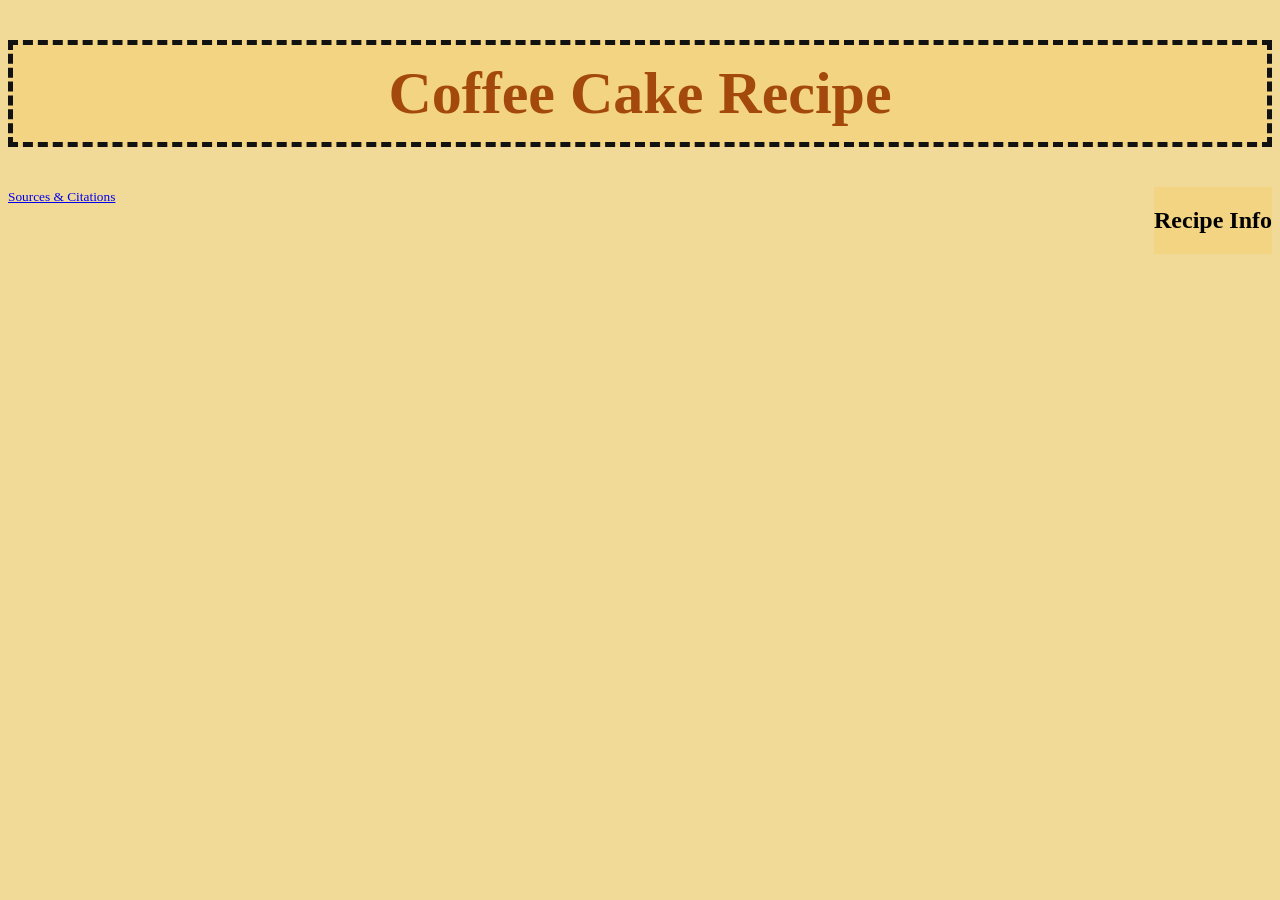
==== index.html @ 0c932019 "Day1: made Title & started Recipe Info" ====
<!DOCTYPE html>
<html lang="en">
  <head>
    <meta charset="utf-8">
    <meta name="viewport" content="width=device-width, initial-scale=1">
    <meta name="description" content="My recipe.">
    <title>Coffee Cake Recipe</title>
    <link rel="stylesheet" type="text/css" href="styles.css">
  </head>
  <body>
    <!-- Your recipe goes here! -->
    <main>
      <h1>Coffee Cake Recipe</h1>      
      <section class="recipe-info">
       <h2>Recipe Info</h2>

      </section>
    </main>
    <footer>      
      <small>
        <a href="citations.html">Sources &amp; Citations</a>
      </small>
    </footer>
  </body>
</html>
---- styles.css ----
/* Your styles go here! */
body {
  background-color:rgb(241, 217, 151);
}

h1 {
  font-size: 60px;
  color: rgb(163, 73, 13);
  text-align: center;
  border: 5px dashed rgb(18, 18, 18);
  padding: 14px;
  background-color: rgb(242, 212, 131);
}

.recipe-info {
  float: right;
  background-color: rgb(242, 212, 131);
  font-size
}
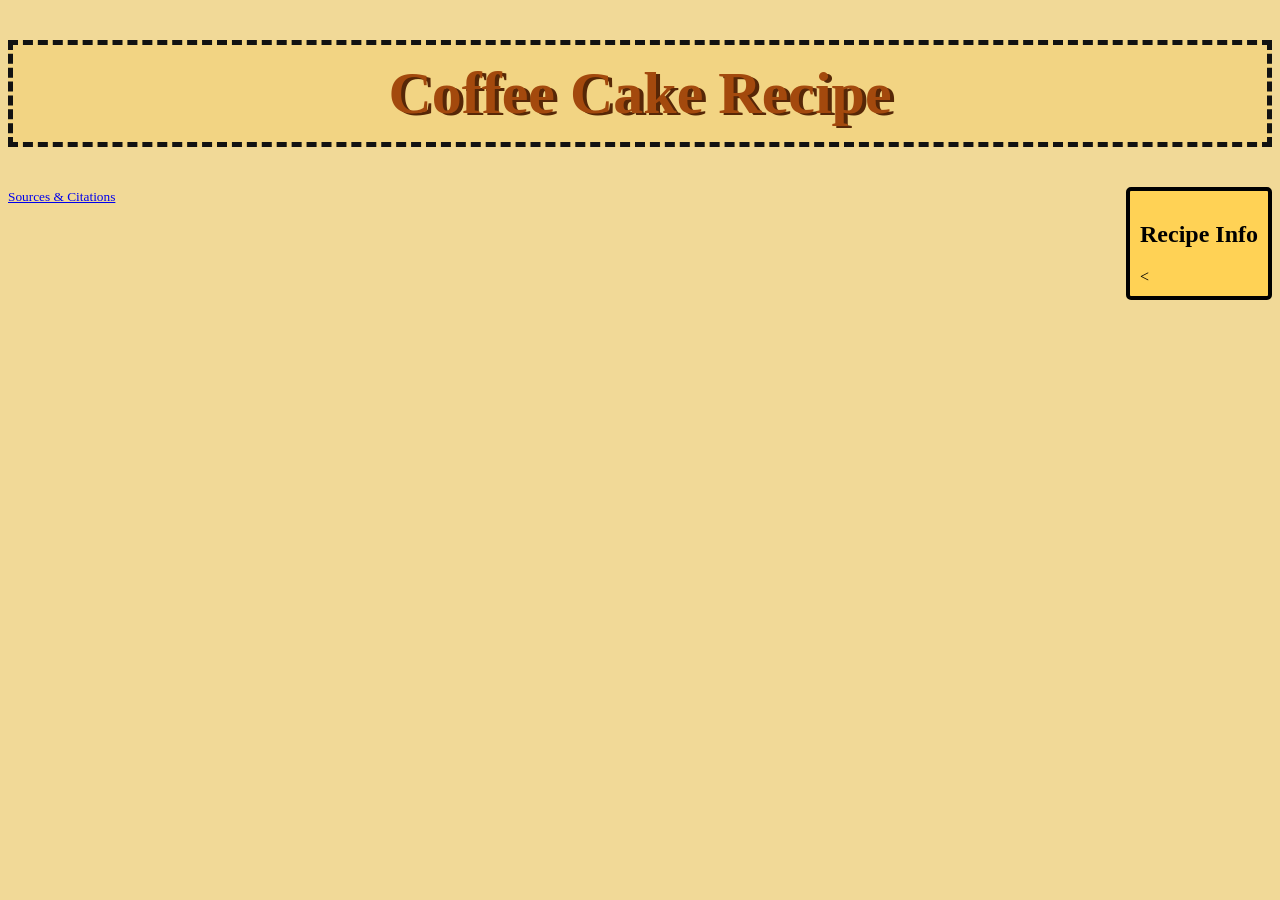
==== commit c98608a2: "Day 2: Recipe Info" ====
--- a/index.html
+++ b/index.html
@@ -13,7 +13,7 @@
       <h1>Coffee Cake Recipe</h1>      
       <section class="recipe-info">
        <h2>Recipe Info</h2>
-
+       <
       </section>
     </main>
     <footer>      
--- a/styles.css
+++ b/styles.css
@@ -10,10 +10,17 @@
   border: 5px dashed rgb(18, 18, 18);
   padding: 14px;
   background-color: rgb(242, 212, 131);
+  text-shadow: 4px 2px rgb(86, 39, 7);
 }
 
 .recipe-info {
   float: right;
-  background-color: rgb(242, 212, 131);
-  font-size
+  background-color: rgb(255, 210, 85);
+  padding: 10px;
+  border: 4px solid rgb(0, 0, 0);
+  border-radius: 5px;
 }
+
+.center-text {
+  text-align: center;
+}
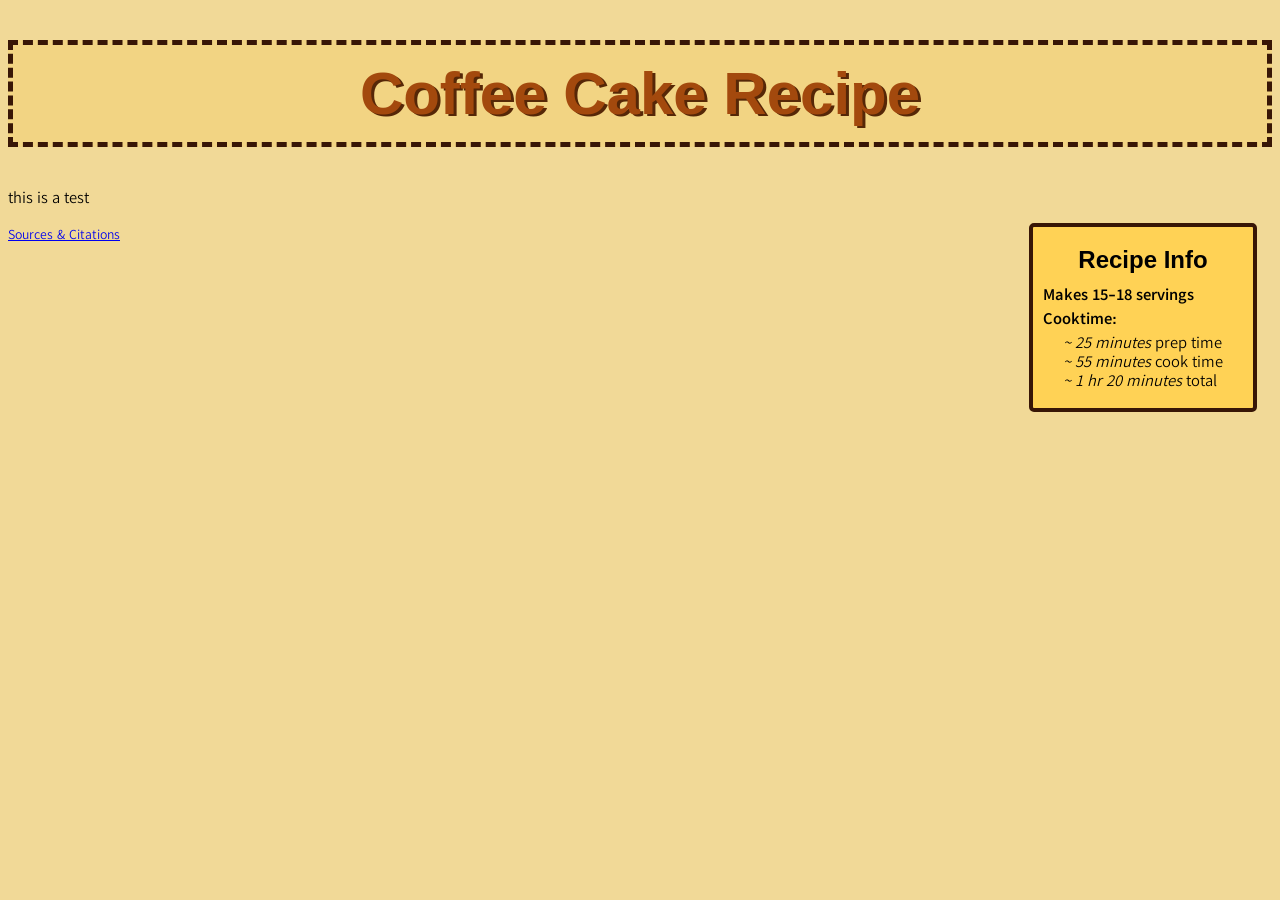
==== commit f8e51b1d: "Stylized and organized CSS, setting up foundation." ====
--- a/index.html
+++ b/index.html
@@ -6,14 +6,22 @@
     <meta name="description" content="My recipe.">
     <title>Coffee Cake Recipe</title>
     <link rel="stylesheet" type="text/css" href="styles.css">
+    <link href="https://fonts.googleapis.com/css2?family=Kedebideri&display=swap" rel="stylesheet">
   </head>
   <body>
     <!-- Your recipe goes here! -->
+    <header> <h1>Coffee Cake Recipe</h1></header>
     <main>
-      <h1>Coffee Cake Recipe</h1>      
+      <p> this is a test </p>
       <section class="recipe-info">
-       <h2>Recipe Info</h2>
-       <
+       <h2 class="center-text">Recipe Info</h2>
+       <h4> Makes 15-18 servings</h4>
+       <h4> Cooktime:</h4>
+        <div class="standard-indent">
+          <p><i>~ 25 minutes</i> prep time</p>
+          <p><i>~ 55 minutes</i> cook time</p>
+          <p><i>~ 1 hr 20 minutes</i> total</p>
+        </div>
       </section>
     </main>
     <footer>      
--- a/styles.css
+++ b/styles.css
@@ -1,26 +1,67 @@
 /* Your styles go here! */
-body {
-  background-color:rgb(241, 217, 151);
+
+/* Variables for the whole page go here */
+:root {
+  --page-background: rgb(241, 217, 151);
+  --heading-color: rgb(163, 73, 13);
+  --heading-color-shadow: rgb(86, 39, 7);
+  --backdrop-1: rgb(242, 212, 131);
+  --backdrop-2: rgb(255, 210, 85);
+  --brown: rgb(56, 22, 6);
+  --heading-font: sans-serif;
 }
 
-h1 {
-  font-size: 60px;
-  color: rgb(163, 73, 13);
-  text-align: center;
-  border: 5px dashed rgb(18, 18, 18);
-  padding: 14px;
-  background-color: rgb(242, 212, 131);
-  text-shadow: 4px 2px rgb(86, 39, 7);
+.kedebideri-regular {
+  font-family: "Kedebideri", sans-serif;
+  font-weight: 400;
+  font-style: normal;
 }
 
+/* Stying that changes the whole page goes here, primarily background. */
+body {
+  font-family: "Kedebideri", sans-serif;
+  background-color: var(--page-background);
+}
+
+/* Manages what the title at the top of the page looks like. */
+h1 {
+  font-family: var(--heading-font);
+  font-size: 60px;
+  color: var(--heading-color);
+  text-align: center;
+  border-width: 5px;
+  border-style: dashed;
+  border-color: var(--brown);
+  padding: 14px;
+  background-color: var(--backdrop-1);
+  text-shadow: 3px 2px var(--heading-color-shadow);
+}
+
+/* h2 is used for section headings. */
+h2 {
+  font-family: var(--heading-font);
+  padding: 10px;
+  padding-top: 1px;
+}
+
+/* Styles the recipe info section as a whole. */
 .recipe-info {
   float: right;
-  background-color: rgb(255, 210, 85);
+  margin-right: 15px;
+  background-color: var(--backdrop-2);
   padding: 10px;
-  border: 4px solid rgb(0, 0, 0);
+  border: 4px solid var(--brown);
   border-radius: 5px;
+  line-height: 3px;
+  width: 200px;
 }
 
+/* Not made for a specific purpose, but can be used to center text within it's container. */
 .center-text {
   text-align: center;
 }
+
+/* Styles text to have an indent. */
+.standard-indent {
+  text-indent: 20px;
+}
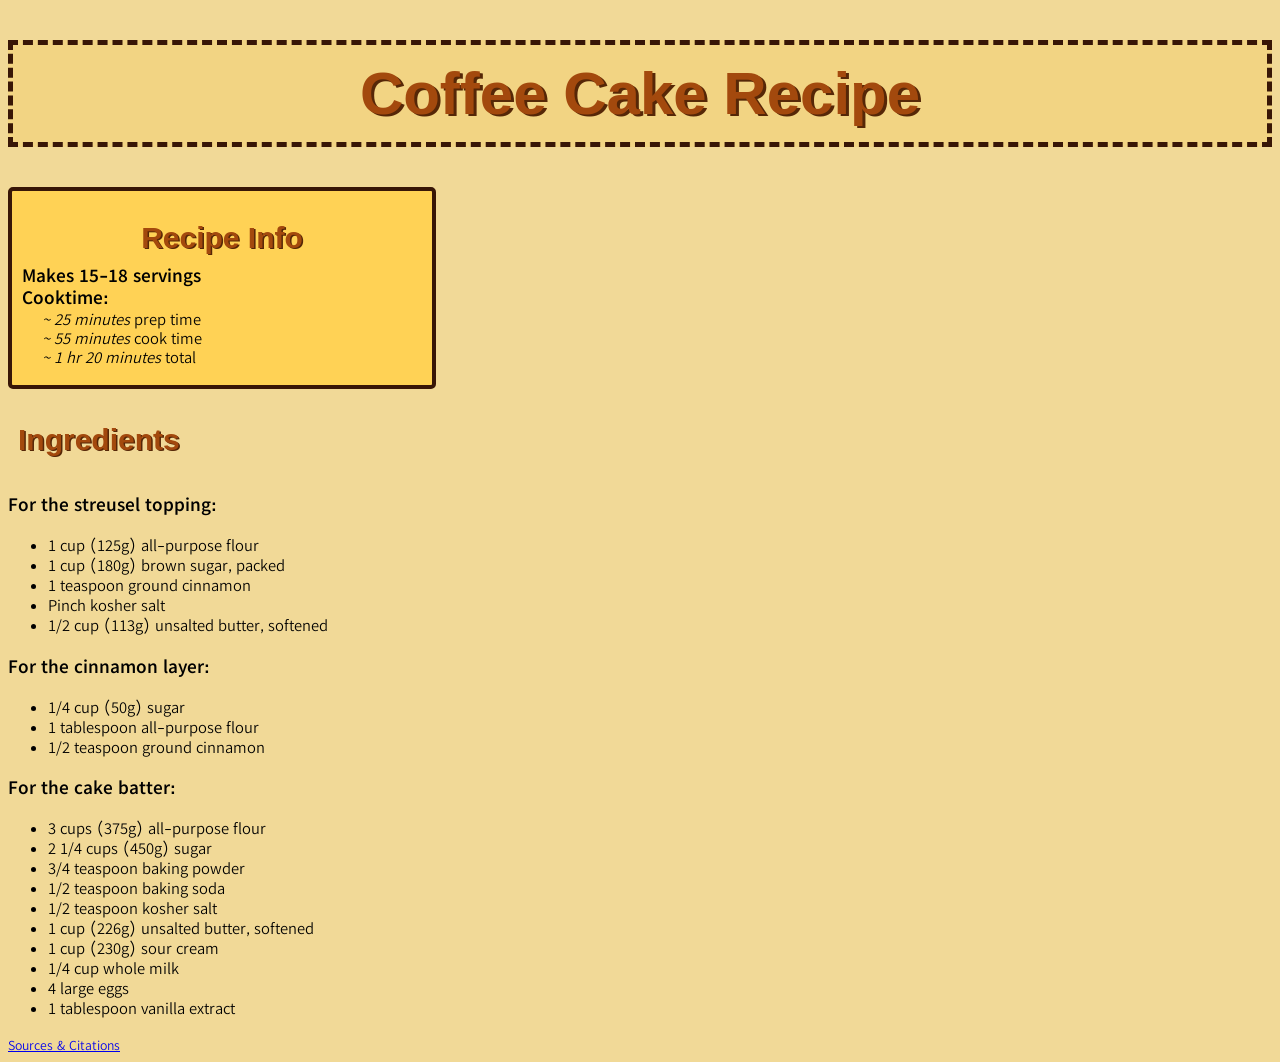
==== commit e8baabb2: "Added citations, started working on ingreidents list." ====
--- a/index.html
+++ b/index.html
@@ -12,16 +12,45 @@
     <!-- Your recipe goes here! -->
     <header> <h1>Coffee Cake Recipe</h1></header>
     <main>
-      <p> this is a test </p>
       <section class="recipe-info">
        <h2 class="center-text">Recipe Info</h2>
-       <h4> Makes 15-18 servings</h4>
-       <h4> Cooktime:</h4>
+       <h3> Makes 15-18 servings</h3>
+       <h3> Cooktime:</h3>
         <div class="standard-indent">
           <p><i>~ 25 minutes</i> prep time</p>
           <p><i>~ 55 minutes</i> cook time</p>
           <p><i>~ 1 hr 20 minutes</i> total</p>
         </div>
+      </section>
+      <section class="ingredients">
+        <h2>Ingredients</h2>
+          <h3>For the streusel topping:</h3>
+            <ul>
+              <li>1 cup (125g) all-purpose flour</li>
+              <li>1 cup (180g) brown sugar, packed</li>
+              <li>1 teaspoon ground cinnamon</li>
+              <li>Pinch kosher salt</li>
+              <li>1/2 cup (113g) unsalted butter, softened</li>
+            </ul>
+          <h3>For the cinnamon layer:</h3>
+            <ul>
+              <li>1/4 cup (50g) sugar</li>
+              <li>1 tablespoon all-purpose flour</li>
+              <li>1/2 teaspoon ground cinnamon</li>
+            </ul>
+          <h3>For the cake batter:</h3>
+            <ul>
+              <li>3 cups (375g) all-purpose flour</li>
+              <li>2 1/4 cups (450g) sugar</li>
+              <li>3/4 teaspoon baking powder</li>
+              <li>1/2 teaspoon baking soda</li>
+              <li>1/2 teaspoon kosher salt</li>
+              <li>1 cup (226g) unsalted butter, softened</li>
+              <li>1 cup (230g) sour cream</li>
+              <li>1/4 cup whole milk</li>
+              <li>4 large eggs</li>
+              <li>1 tablespoon vanilla extract</li>
+            </ul>
       </section>
     </main>
     <footer>      
--- a/styles.css
+++ b/styles.css
@@ -11,6 +11,7 @@
   --heading-font: sans-serif;
 }
 
+/* cool font stuff */
 .kedebideri-regular {
   font-family: "Kedebideri", sans-serif;
   font-weight: 400;
@@ -40,20 +41,25 @@
 /* h2 is used for section headings. */
 h2 {
   font-family: var(--heading-font);
+  font-size: 30px;
   padding: 10px;
-  padding-top: 1px;
+  color: var(--heading-color);
+  text-shadow: 1.5px 1px var(--heading-color-shadow);
 }
 
 /* Styles the recipe info section as a whole. */
 .recipe-info {
-  float: right;
-  margin-right: 15px;
   background-color: var(--backdrop-2);
   padding: 10px;
   border: 4px solid var(--brown);
   border-radius: 5px;
   line-height: 3px;
-  width: 200px;
+  width: 400px;
+  max-width: 100%;
+}
+
+.ingredients {
+  
 }
 
 /* Not made for a specific purpose, but can be used to center text within it's container. */
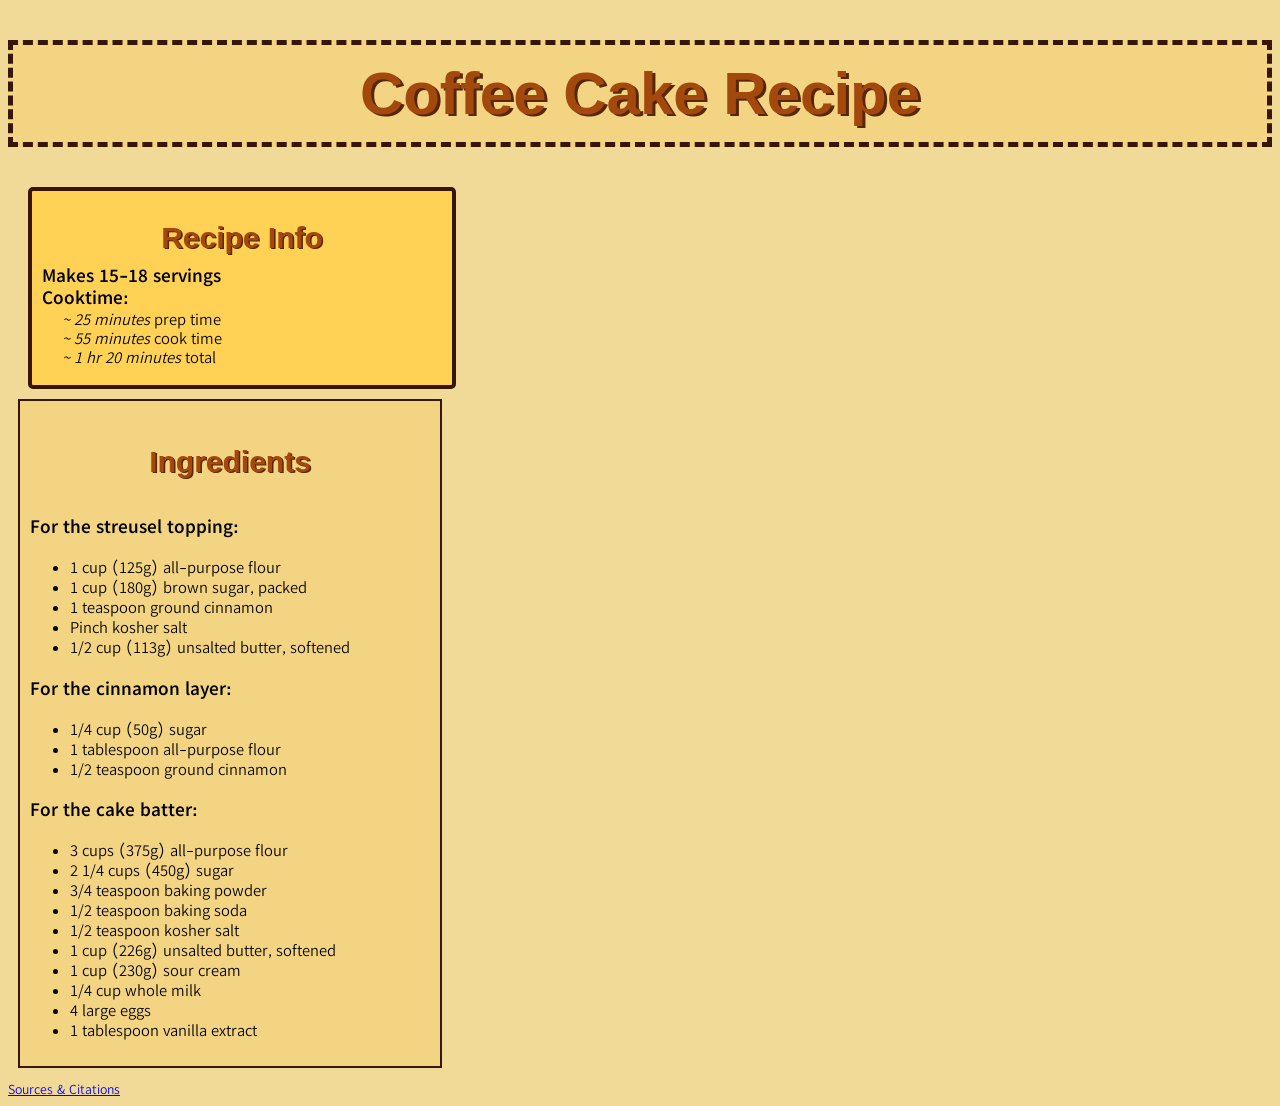
==== commit a886fc9d: "Small refinements to code, nothing added," ====
--- a/index.html
+++ b/index.html
@@ -23,14 +23,14 @@
         </div>
       </section>
       <section class="ingredients">
-        <h2>Ingredients</h2>
+        <h2 class="center-text">Ingredients</h2>
           <h3>For the streusel topping:</h3>
             <ul>
               <li>1 cup (125g) all-purpose flour</li>
               <li>1 cup (180g) brown sugar, packed</li>
               <li>1 teaspoon ground cinnamon</li>
               <li>Pinch kosher salt</li>
-              <li>1/2 cup (113g) unsalted butter, softened</li>
+              <li class="fraction">1/2 cup (113g) unsalted butter, softened</li>
             </ul>
           <h3>For the cinnamon layer:</h3>
             <ul>
--- a/styles.css
+++ b/styles.css
@@ -49,6 +49,7 @@
 
 /* Styles the recipe info section as a whole. */
 .recipe-info {
+  margin-left: 20px;
   background-color: var(--backdrop-2);
   padding: 10px;
   border: 4px solid var(--brown);
@@ -58,16 +59,30 @@
   max-width: 100%;
 }
 
+/* Defines ingredient list box. */
 .ingredients {
-  
+  background-color: var(--backdrop-1);
+  margin: 10px;
+  padding: 10px;
+  border: 2px solid var(--brown);
+  width: 400px;
+  max-width: 100%;
 }
 
-/* Not made for a specific purpose, but can be used to center text within it's container. */
+/* Styles text to be centered within it's container. */
 .center-text {
   text-align: center;
+}
+
+.fraction {
+  font-variant-numeric: diagonal-fractions;
 }
 
 /* Styles text to have an indent. */
 .standard-indent {
   text-indent: 20px;
 }
+
+.yellow-box {
+  background-color: var(--backdrop-2);
+}
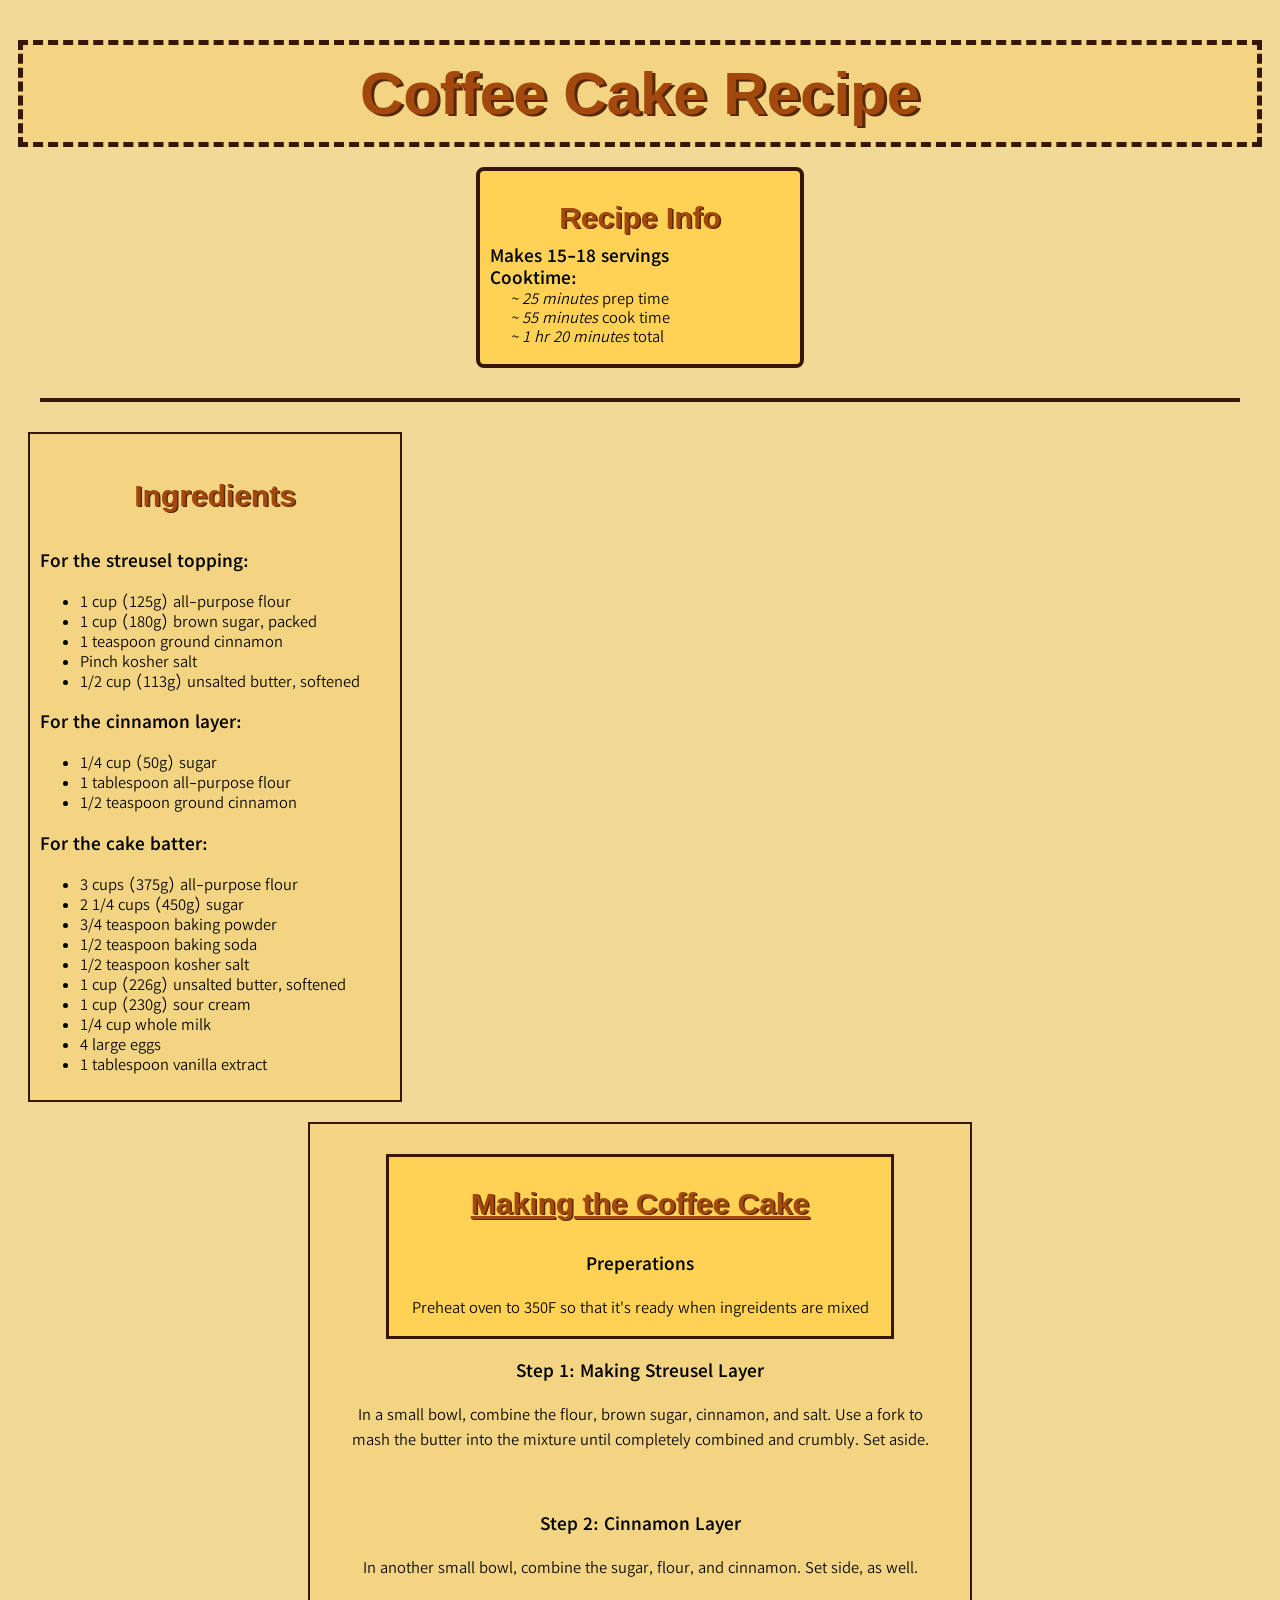
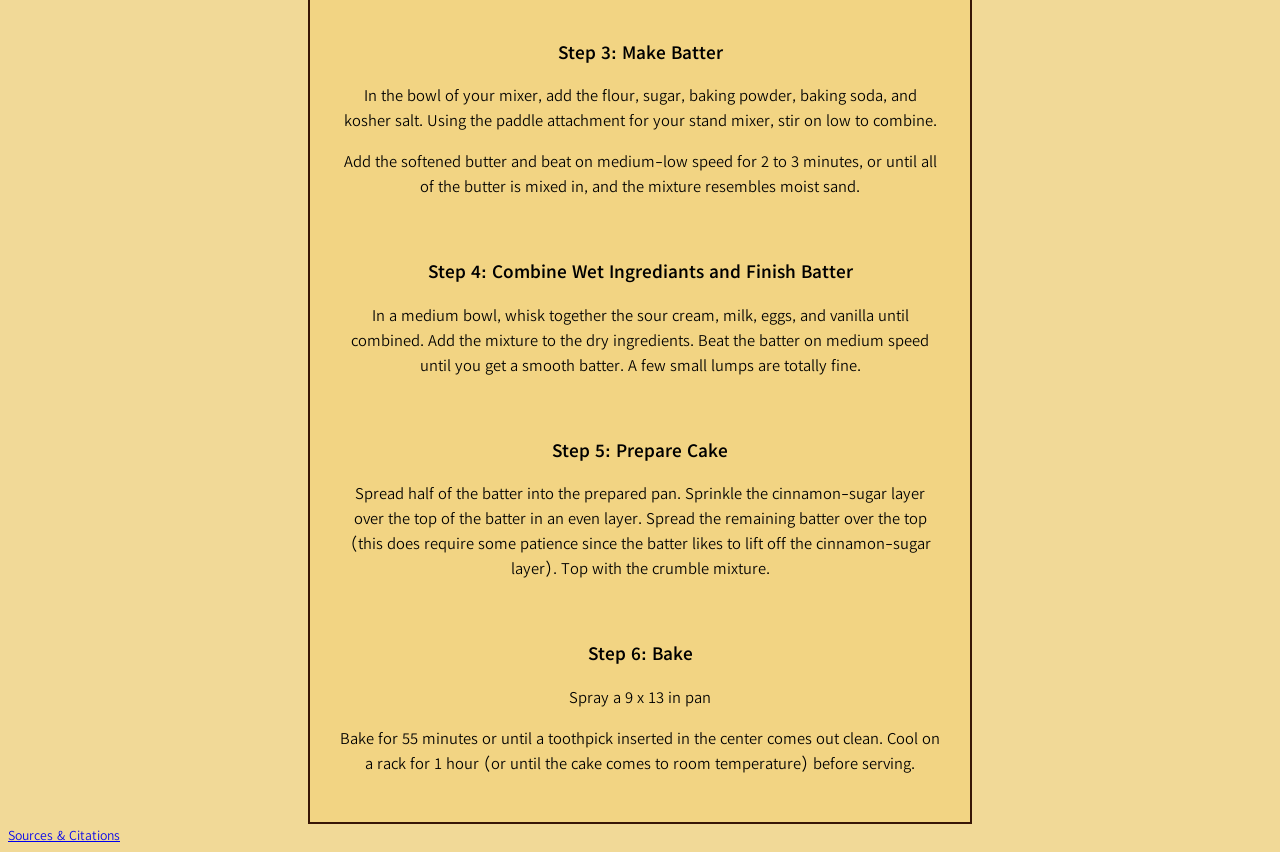
==== commit e9ae5276: "Added baking steps section, added css styling for that section. (In class upload)" ====
--- a/index.html
+++ b/index.html
@@ -22,6 +22,7 @@
           <p><i>~ 1 hr 20 minutes</i> total</p>
         </div>
       </section>
+      <hr>
       <section class="ingredients">
         <h2 class="center-text">Ingredients</h2>
           <h3>For the streusel topping:</h3>
@@ -52,6 +53,40 @@
               <li>1 tablespoon vanilla extract</li>
             </ul>
       </section>
+      <section class="baking-steps">
+        <div class="baking-steps-title">
+          <h2><u>Making the Coffee Cake</u></h2>
+          <h3>Preperations </h3>
+          <p>Preheat oven to 350F so that it's ready when ingreidents are mixed</p>
+        </div>
+        <h3> Step 1: Making Streusel Layer </h3>
+          <p>In a small bowl, combine the flour, brown sugar, cinnamon, and salt. Use a fork to mash the butter
+          into the mixture until completely combined and crumbly. Set aside.</p>
+        <br>
+        <h3>Step 2: Cinnamon Layer</h3>
+          </p>In another small bowl, combine the sugar, flour, and cinnamon. Set side, as well.</p>
+        <br>
+        <h3>Step 3: Make Batter</h3>
+          <p>In the bowl of your mixer, add the flour, sugar, baking powder, baking soda, and kosher salt. Using
+          the paddle attachment for your stand mixer, stir on low to combine.</p>
+          <p>Add the softened butter and beat on medium-low speed for 2 to 3 minutes, or until all of the butter
+          is mixed in, and the mixture resembles moist sand.</p>
+        <br>
+        <h3>Step 4: Combine Wet Ingrediants and Finish Batter</h3>
+          <p>In a medium bowl, whisk together the sour cream, milk, eggs, and vanilla until combined. Add the
+          mixture to the dry ingredients. Beat the batter on medium speed until you get a smooth batter. A few
+          small lumps are totally fine.</p>
+        <br>
+        <h3>Step 5: Prepare Cake</h3>
+          <p>Spread half of the batter into the prepared pan. Sprinkle the cinnamon-sugar layer over the top of
+          the batter in an even layer. Spread the remaining batter over the top (this does require some
+          patience since the batter likes to lift off the cinnamon-sugar layer). Top with the crumble mixture.</p>
+        <br>
+        <h3>Step 6: Bake</h3>
+         <p>Spray a 9 x 13 in pan</p>
+         <p>Bake for 55 minutes or until a toothpick inserted in the center comes out clean. Cool on a rack for
+        1 hour (or until the cake comes to room temperature) before serving.</p>
+      </section>
     </main>
     <footer>      
       <small>
--- a/styles.css
+++ b/styles.css
@@ -36,6 +36,8 @@
   padding: 14px;
   background-color: var(--backdrop-1);
   text-shadow: 3px 2px var(--heading-color-shadow);
+  margin: 10px;
+  margin-top: 40px;
 }
 
 /* h2 is used for section headings. */
@@ -47,26 +49,55 @@
   text-shadow: 1.5px 1px var(--heading-color-shadow);
 }
 
+hr {
+  border: var(--heading-color);
+  height: 4px;
+  background-color: var(--brown);
+  margin: 30px auto;
+ width: 95%
+}
+
 /* Styles the recipe info section as a whole. */
 .recipe-info {
-  margin-left: 20px;
+  margin: 20px auto;
   background-color: var(--backdrop-2);
   padding: 10px;
   border: 4px solid var(--brown);
-  border-radius: 5px;
+  border-radius: 8px;
   line-height: 3px;
-  width: 400px;
-  max-width: 100%;
+  width: 100%;
+  max-width: 300px;
 }
 
 /* Defines ingredient list box. */
 .ingredients {
   background-color: var(--backdrop-1);
-  margin: 10px;
+  margin: 20px;
   padding: 10px;
   border: 2px solid var(--brown);
-  width: 400px;
-  max-width: 100%;
+  width: 100%;
+  max-width: 350px;
+}
+
+/* Defines properties for the baking steps section */
+.baking-steps {
+  background-color: var(--backdrop-1);
+  margin: auto;
+  padding: 30px;
+  text-align: center;
+  line-height: 25px;
+  max-width: 600px;
+  width: 100%;
+  border: 2px solid var(--brown);
+}
+
+.baking-steps-title {
+  background-color: var(--backdrop-2);
+  padding-inline: 1px;
+  border: 3px solid var(--brown);
+  width: 100%;
+  max-width:500px;
+  margin: auto;
 }
 
 /* Styles text to be centered within it's container. */
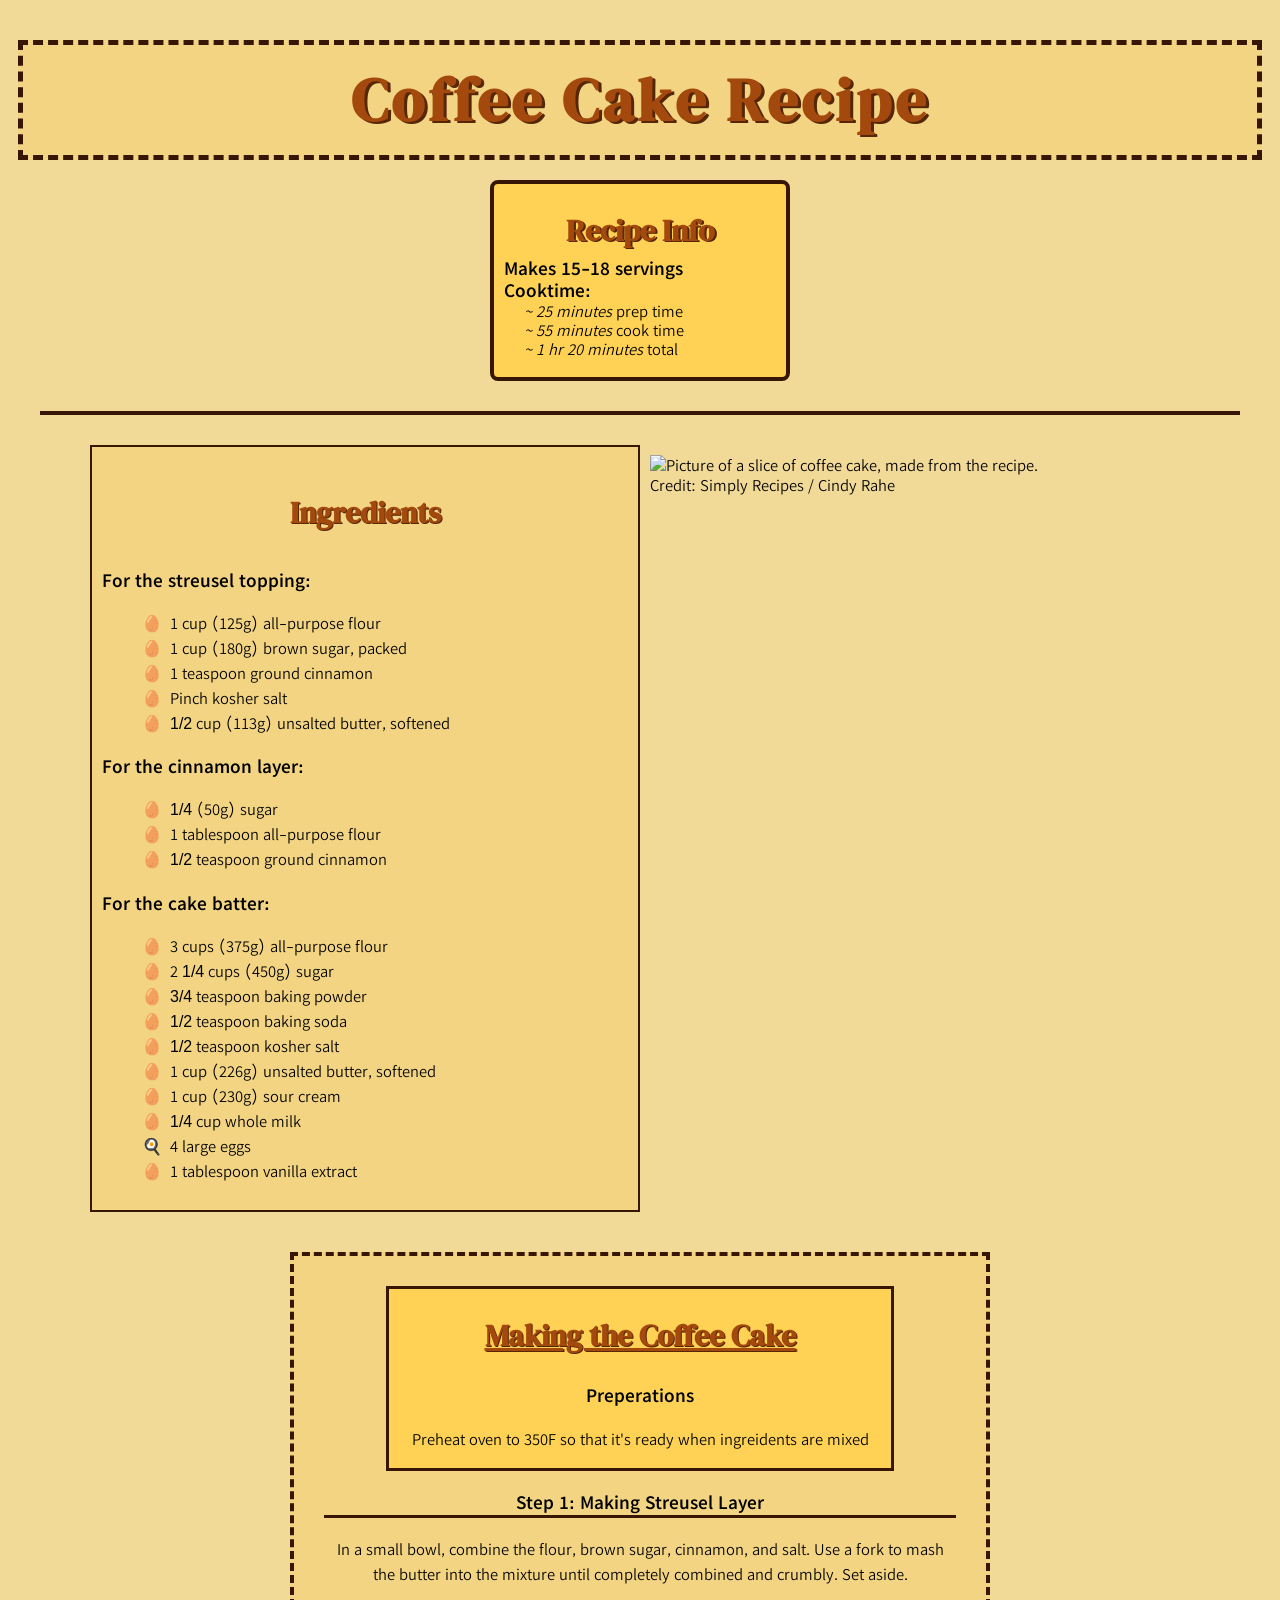
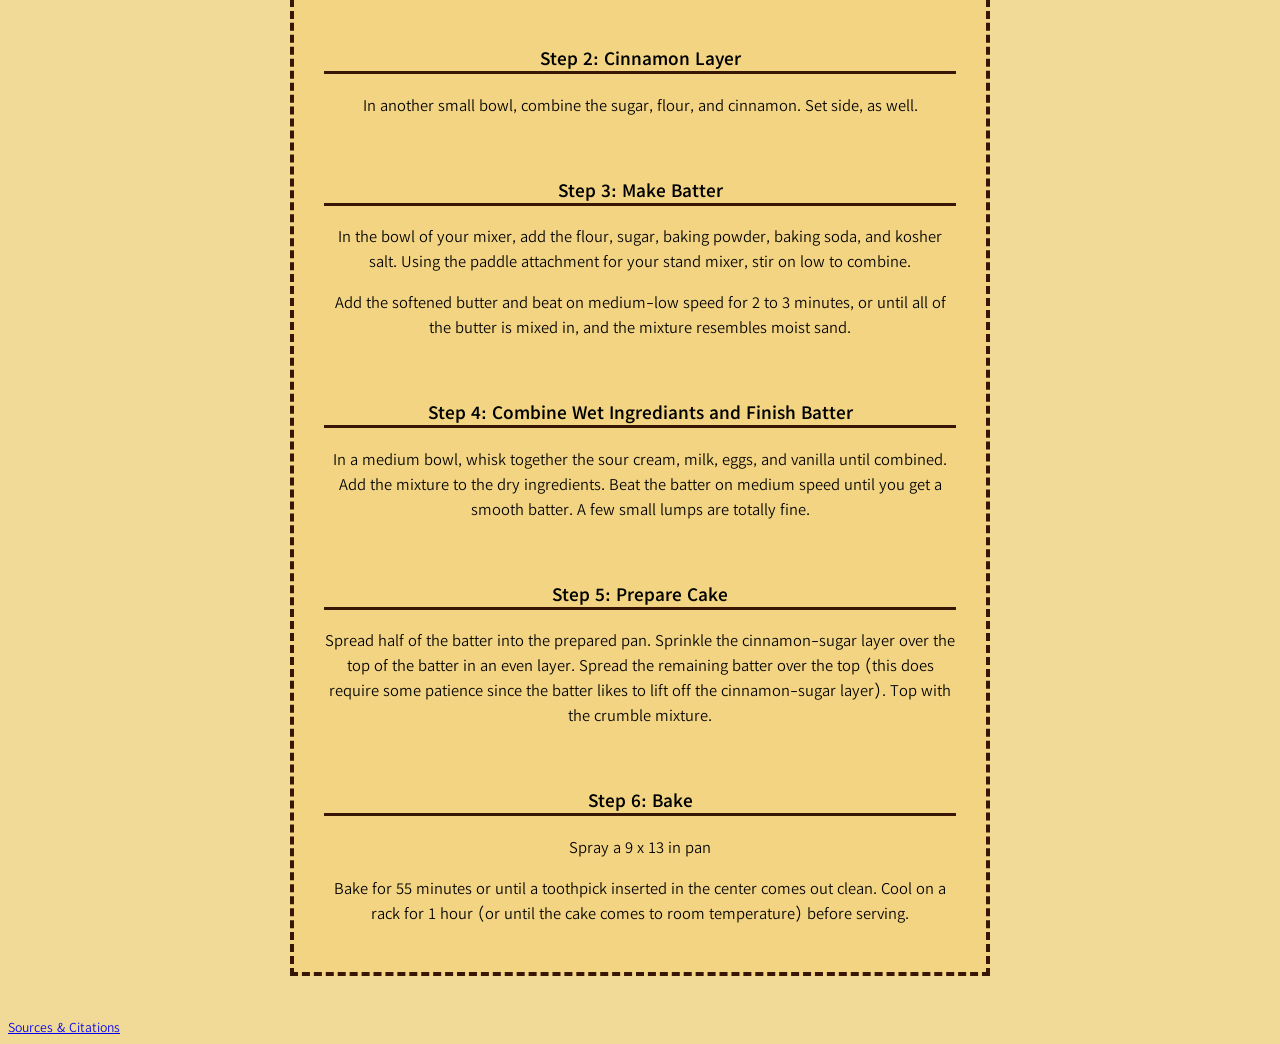
==== commit 577a085f: "Mostly finished project, but havn't checked for bugs for did a final check." ====
--- a/index.html
+++ b/index.html
@@ -7,6 +7,8 @@
     <title>Coffee Cake Recipe</title>
     <link rel="stylesheet" type="text/css" href="styles.css">
     <link href="https://fonts.googleapis.com/css2?family=Kedebideri&display=swap" rel="stylesheet">
+    <link href="https://fonts.googleapis.com/css2?family=DM+Serif+Display:ital@0;1&display=swap"
+      rel="stylesheet">
   </head>
   <body>
     <!-- Your recipe goes here! -->
@@ -23,36 +25,44 @@
         </div>
       </section>
       <hr>
-      <section class="ingredients">
-        <h2 class="center-text">Ingredients</h2>
-          <h3>For the streusel topping:</h3>
-            <ul>
-              <li>1 cup (125g) all-purpose flour</li>
-              <li>1 cup (180g) brown sugar, packed</li>
-              <li>1 teaspoon ground cinnamon</li>
-              <li>Pinch kosher salt</li>
-              <li class="fraction">1/2 cup (113g) unsalted butter, softened</li>
-            </ul>
-          <h3>For the cinnamon layer:</h3>
-            <ul>
-              <li>1/4 cup (50g) sugar</li>
-              <li>1 tablespoon all-purpose flour</li>
-              <li>1/2 teaspoon ground cinnamon</li>
-            </ul>
-          <h3>For the cake batter:</h3>
-            <ul>
-              <li>3 cups (375g) all-purpose flour</li>
-              <li>2 1/4 cups (450g) sugar</li>
-              <li>3/4 teaspoon baking powder</li>
-              <li>1/2 teaspoon baking soda</li>
-              <li>1/2 teaspoon kosher salt</li>
-              <li>1 cup (226g) unsalted butter, softened</li>
-              <li>1 cup (230g) sour cream</li>
-              <li>1/4 cup whole milk</li>
-              <li>4 large eggs</li>
-              <li>1 tablespoon vanilla extract</li>
-            </ul>
-      </section>
+      <div class="ingredients-and-image"> <!--This line, and the ingredient and image float inspired by Gemini-->
+        <section class="ingredients"> 
+          <h2 class="center-text">Ingredients</h2>
+            <h3>For the streusel topping:</h3>
+              <ul>
+                <li>1 cup (125g) all-purpose flour</li>
+                <li>1 cup (180g) brown sugar, packed</li>
+                <li>1 teaspoon ground cinnamon</li>
+                <li>Pinch kosher salt</li>
+                <li><span class="fraction">1/2</span> cup (113g) unsalted butter, softened</li>
+              </ul>
+            <h3>For the cinnamon layer:</h3>
+              <ul>
+                <li><span class="fraction">1/4</span> (50g) sugar</li>
+                <li>1 tablespoon all-purpose flour</li>
+                <li><span class="fraction">1/2</span> teaspoon ground cinnamon</li>
+              </ul>
+            <h3>For the cake batter:</h3>
+              <ul>
+                <li>3 cups (375g) all-purpose flour</li>
+                <li>2 <span class="fraction">1/4</span> cups (450g) sugar</li>
+                <li><span class="fraction">3/4</span> teaspoon baking powder</li>
+                <li><span class="fraction">1/2</span> teaspoon baking soda</li>
+                <li><span class="fraction">1/2</span> teaspoon kosher salt</li>
+                <li>1 cup (226g) unsalted butter, softened</li>
+                <li>1 cup (230g) sour cream</li>
+                <li><span class="fraction">1/4</span> cup whole milk</li>
+                <li class="fry">4 large eggs</li>
+                <li>1 tablespoon vanilla extract</li>
+              </ul>
+        </section>
+        <div class="image"> <!--Lines 59-65, and the ingredient and image float inspired by Gemini-->
+          <figure> 
+            <img src="https://www.simplyrecipes.com/thmb/Gwb0SVJz4egLsWTf41KdFmw6KUE=/750x0/filters:no_upscale():max_bytes(150000):strip_icc():format(webp)/__opt__aboutcom__coeus__resources__content_migration__simply_recipes__uploads__2019__04__Coffee-Cake-LEAD-3-7eefa68a76ba474a838943451858aa54.jpg" alt="Picture of a slice of coffee cake, made from the recipe.">
+            <figcaption>Credit: Simply Recipes / Cindy Rahe</figcaption>
+            </figure>
+        </div>
+      </div>
       <section class="baking-steps">
         <div class="baking-steps-title">
           <h2><u>Making the Coffee Cake</u></h2>
--- a/styles.css
+++ b/styles.css
@@ -8,19 +8,12 @@
   --backdrop-1: rgb(242, 212, 131);
   --backdrop-2: rgb(255, 210, 85);
   --brown: rgb(56, 22, 6);
-  --heading-font: sans-serif;
-}
-
-/* cool font stuff */
-.kedebideri-regular {
-  font-family: "Kedebideri", sans-serif;
-  font-weight: 400;
-  font-style: normal;
+  --heading-font: "DM Serif Display", sans-serif;
 }
 
 /* Stying that changes the whole page goes here, primarily background. */
 body {
-  font-family: "Kedebideri", sans-serif;
+  font-family: "kedebideri", sans-serif;
   background-color: var(--page-background);
 }
 
@@ -30,6 +23,7 @@
   font-size: 60px;
   color: var(--heading-color);
   text-align: center;
+  letter-spacing: 4px;
   border-width: 5px;
   border-style: dashed;
   border-color: var(--brown);
@@ -49,6 +43,7 @@
   text-shadow: 1.5px 1px var(--heading-color-shadow);
 }
 
+/* Styles uses of the <hr> element,specificlly the one inebetween ingredients and making the coffee cake */
 hr {
   border: var(--heading-color);
   height: 4px;
@@ -59,6 +54,7 @@
 
 /* Styles the recipe info section as a whole. */
 .recipe-info {
+  box-sizing: border-box;
   margin: 20px auto;
   background-color: var(--backdrop-2);
   padding: 10px;
@@ -69,35 +65,87 @@
   max-width: 300px;
 }
 
+/* This section was modified from and inspired by Gemini written code */
+.ingredients-and-image,
+.ingredients-and-image *,
+.ingredients-and-image::after {
+  box-sizing: border-box;
+}
+
+/* This section was modified from and inspired by Gemini written code */
+.ingredients-and-image::after {
+  content: "";
+  display: table;
+  clear: both;
+}
+
+/* This section was modified from and inspired by Gemini written code */
+.ingredients-and-image {
+  margin: auto;
+  max-width: 1100px;
+}
+
+/* This section was modified from and inspired by Gemini written code */
+.image {
+  float: left;
+  width: 50%;
+  padding: 10px;
+}
+
+/* This section was modified from and inspired by Gemini written code */
+.image img {
+  width: 100%;
+  height: auto;
+  display: block;
+  max-width: 90%;
+}
+
 /* Defines ingredient list box. */
 .ingredients {
+  float: left;
   background-color: var(--backdrop-1);
-  margin: 20px;
   padding: 10px;
   border: 2px solid var(--brown);
-  width: 100%;
-  max-width: 350px;
+  width: 50%;
 }
 
 /* Defines properties for the baking steps section */
 .baking-steps {
+  box-sizing: border-box;
   background-color: var(--backdrop-1);
-  margin: auto;
+  margin: 40px auto;
   padding: 30px;
   text-align: center;
   line-height: 25px;
-  max-width: 600px;
+  max-width: 700px;
   width: 100%;
-  border: 2px solid var(--brown);
+  border: 4px dashed var(--brown);
 }
 
+/* Gives the step headings a really wide underline basically */
+.baking-steps h3 {
+  box-sizing: border-box;
+  border-bottom: 3px solid var(--brown);
+}
+
+/* Defines and stylizes the box surrounding the baking steps title and preperations */
 .baking-steps-title {
   background-color: var(--backdrop-2);
   padding-inline: 1px;
   border: 3px solid var(--brown);
   width: 100%;
-  max-width:500px;
+  max-width: 500px;
   margin: auto;
+}
+
+/* Kinda just cancels out the border applied to h3's in the baking-steps section */
+.baking-steps-title h3 {
+  border-bottom: 0px;
+}
+
+/* Gets rid of the built in margin of a figure */
+figure {
+  margin: 0;
 }
 
 /* Styles text to be centered within it's container. */
@@ -105,7 +153,9 @@
   text-align: center;
 }
 
+/* Makes the fractions fractions*/
 .fraction {
+  font-family: sans-serif;
   font-variant-numeric: diagonal-fractions;
 }
 
@@ -114,6 +164,19 @@
   text-indent: 20px;
 }
 
-.yellow-box {
-  background-color: var(--backdrop-2);
+/* sets the line height of lists, and removes default bullets*/
+li {
+  line-height: 25px;
+  list-style: none;
 }
+
+/* Makes a custom marker/bullet that is the egg emoji */
+li::before {
+  content: "🥚";
+  margin-right: 0.5em;
+}
+
+/* Creates unique list marker for one list item */
+.fry::before {
+  content: "🍳";
+}
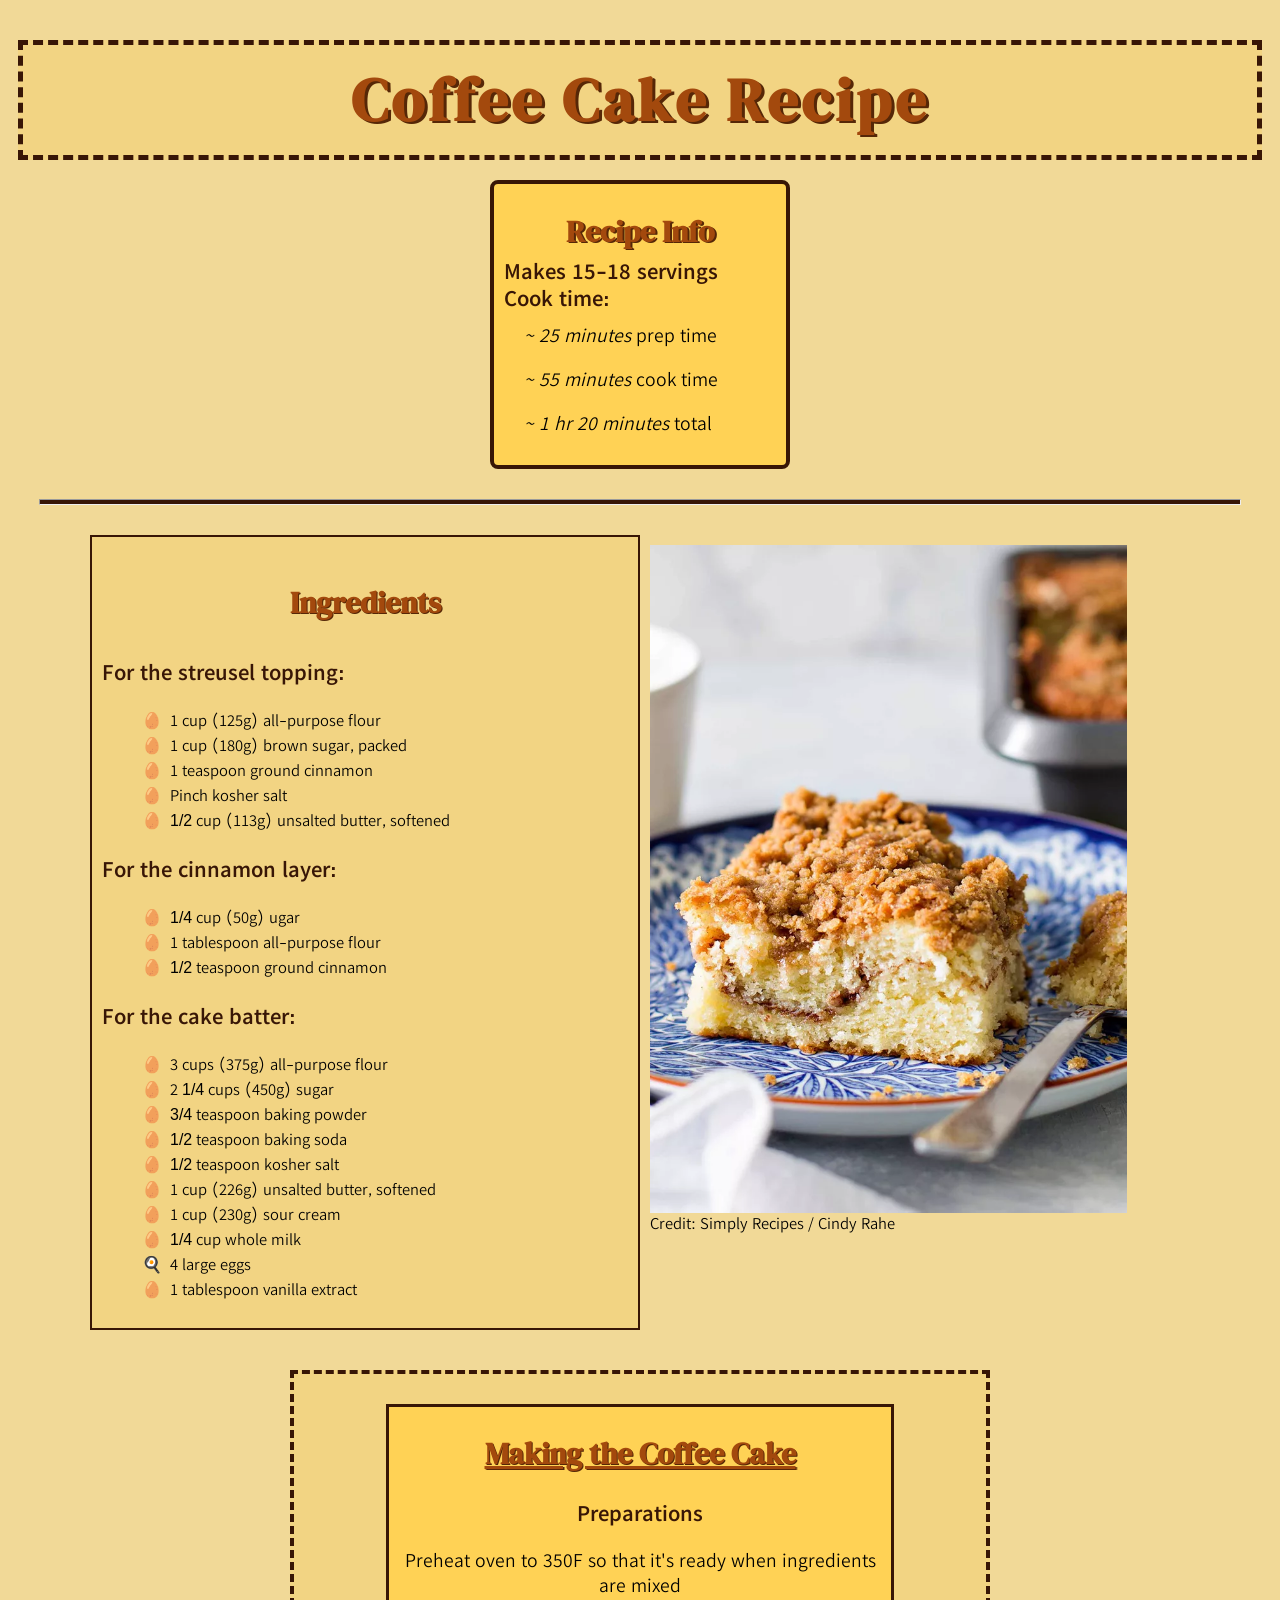
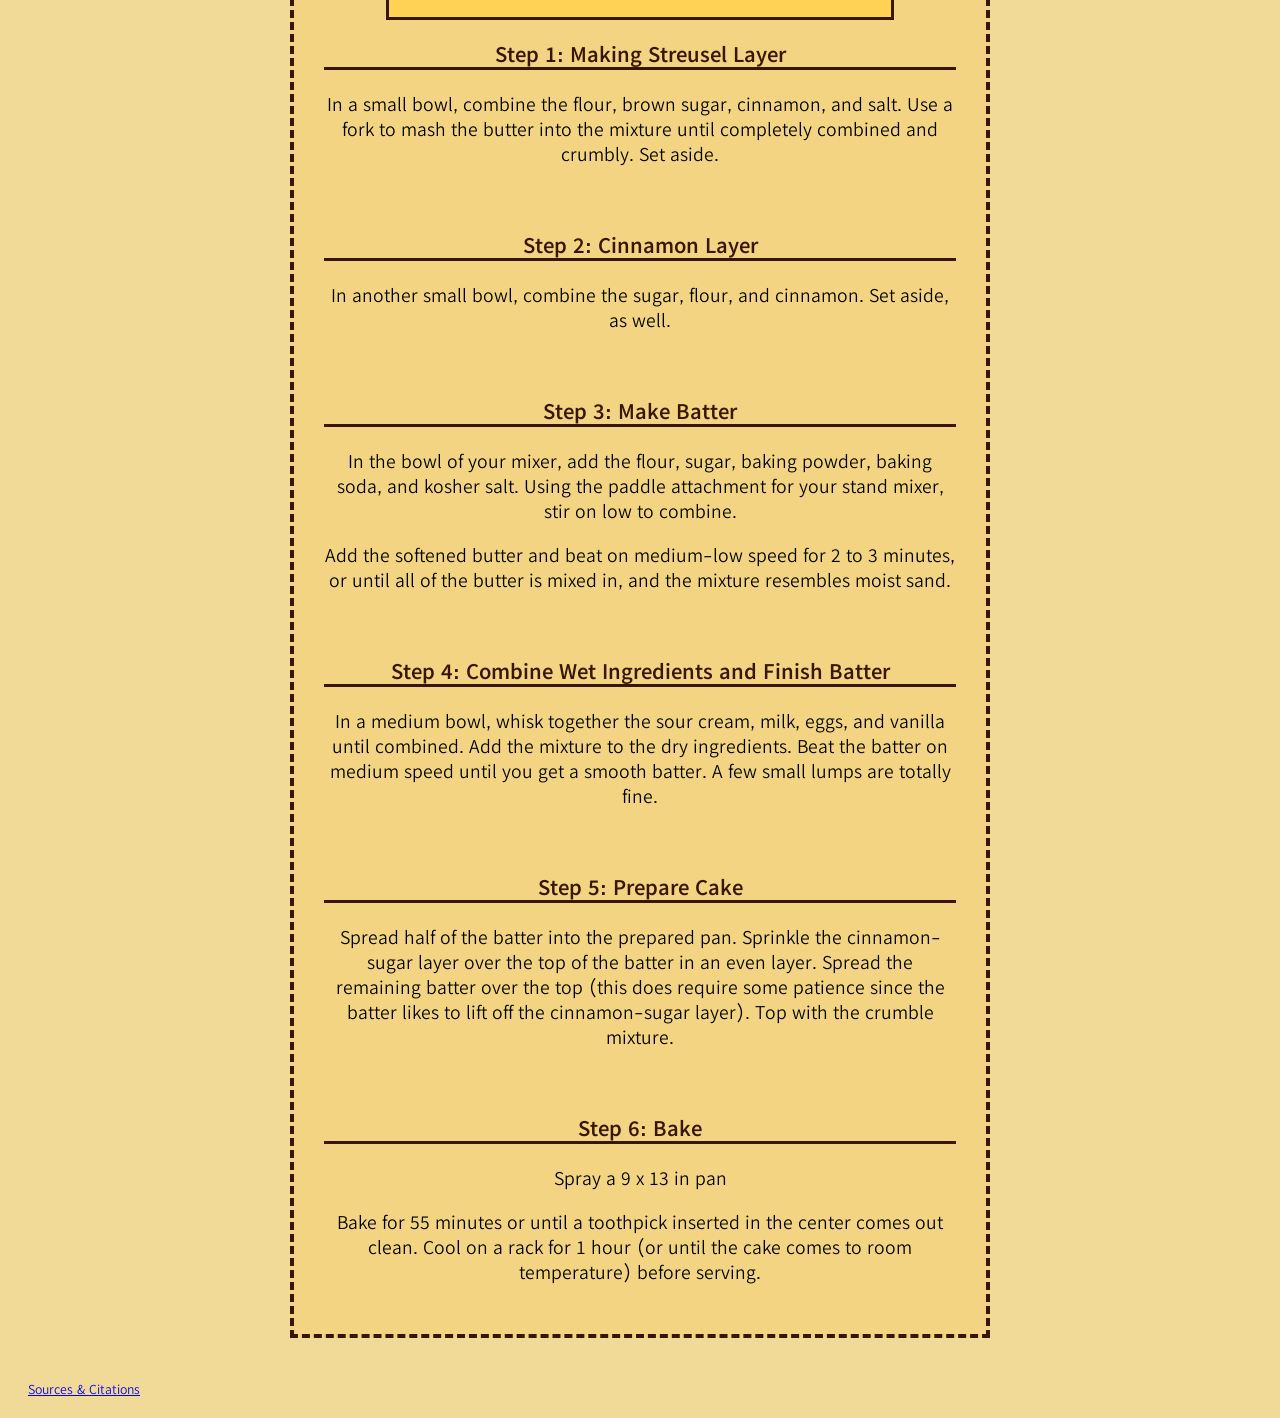
==== commit cccab3e4: "Final commit for submission. Code has been validity checked, and I should be meetings all project re" ====
--- a/index.html
+++ b/index.html
@@ -17,7 +17,7 @@
       <section class="recipe-info">
        <h2 class="center-text">Recipe Info</h2>
        <h3> Makes 15-18 servings</h3>
-       <h3> Cooktime:</h3>
+       <h3> Cook time:</h3>
         <div class="standard-indent">
           <p><i>~ 25 minutes</i> prep time</p>
           <p><i>~ 55 minutes</i> cook time</p>
@@ -38,7 +38,7 @@
               </ul>
             <h3>For the cinnamon layer:</h3>
               <ul>
-                <li><span class="fraction">1/4</span> (50g) sugar</li>
+                <li><span class="fraction">1/4</span> cup (50g)  ugar</li>
                 <li>1 tablespoon all-purpose flour</li>
                 <li><span class="fraction">1/2</span> teaspoon ground cinnamon</li>
               </ul>
@@ -56,9 +56,9 @@
                 <li>1 tablespoon vanilla extract</li>
               </ul>
         </section>
-        <div class="image"> <!--Lines 59-65, and the ingredient and image float inspired by Gemini-->
+        <div class="image"> <!--Lines 59-65 inspired by and AI assisted by Gemini -->
           <figure> 
-            <img src="https://www.simplyrecipes.com/thmb/Gwb0SVJz4egLsWTf41KdFmw6KUE=/750x0/filters:no_upscale():max_bytes(150000):strip_icc():format(webp)/__opt__aboutcom__coeus__resources__content_migration__simply_recipes__uploads__2019__04__Coffee-Cake-LEAD-3-7eefa68a76ba474a838943451858aa54.jpg" alt="Picture of a slice of coffee cake, made from the recipe.">
+            <img src="./images/__opt__aboutcom__coeus__resources__content_migration__simply_recipes__uploads__2019__04__Coffee-Cake-LEAD-3-7eefa68a76ba474a838943451858aa54.webp" alt="Picture of a slice of coffee cake, made from the recipe.">
             <figcaption>Credit: Simply Recipes / Cindy Rahe</figcaption>
             </figure>
         </div>
@@ -66,15 +66,16 @@
       <section class="baking-steps">
         <div class="baking-steps-title">
           <h2><u>Making the Coffee Cake</u></h2>
-          <h3>Preperations </h3>
-          <p>Preheat oven to 350F so that it's ready when ingreidents are mixed</p>
+          <!-- AI-assisted proofreading: Student prompt: "Spell-check all writing displayed on the webpage." -->
+          <h3>Preparations </h3>
+          <p>Preheat oven to 350F so that it's ready when ingredients are mixed</p>
         </div>
         <h3> Step 1: Making Streusel Layer </h3>
           <p>In a small bowl, combine the flour, brown sugar, cinnamon, and salt. Use a fork to mash the butter
           into the mixture until completely combined and crumbly. Set aside.</p>
         <br>
         <h3>Step 2: Cinnamon Layer</h3>
-          </p>In another small bowl, combine the sugar, flour, and cinnamon. Set side, as well.</p>
+          <p>In another small bowl, combine the sugar, flour, and cinnamon. Set aside, as well.</p>
         <br>
         <h3>Step 3: Make Batter</h3>
           <p>In the bowl of your mixer, add the flour, sugar, baking powder, baking soda, and kosher salt. Using
@@ -82,7 +83,7 @@
           <p>Add the softened butter and beat on medium-low speed for 2 to 3 minutes, or until all of the butter
           is mixed in, and the mixture resembles moist sand.</p>
         <br>
-        <h3>Step 4: Combine Wet Ingrediants and Finish Batter</h3>
+        <h3>Step 4: Combine Wet Ingredients and Finish Batter</h3>
           <p>In a medium bowl, whisk together the sour cream, milk, eggs, and vanilla until combined. Add the
           mixture to the dry ingredients. Beat the batter on medium speed until you get a smooth batter. A few
           small lumps are totally fine.</p>
--- a/styles.css
+++ b/styles.css
@@ -9,12 +9,24 @@
   --backdrop-2: rgb(255, 210, 85);
   --brown: rgb(56, 22, 6);
   --heading-font: "DM Serif Display", sans-serif;
+  --standard-font: "kedebideri", sans-serif;
+}
+
+/* Defines header properties */
+header {
+  margin: auto;
 }
 
 /* Stying that changes the whole page goes here, primarily background. */
 body {
-  font-family: "kedebideri", sans-serif;
+  font-family: var(--standard-font);
   background-color: var(--page-background);
+  color: black;
+}
+
+/* Defines footer properties */
+footer {
+  margin: 20px;
 }
 
 /* Manages what the title at the top of the page looks like. */
@@ -43,9 +55,27 @@
   text-shadow: 1.5px 1px var(--heading-color-shadow);
 }
 
+/* Stylized minor headings */
+h3 {
+  font-size: 22px;
+  font-family: var(--standard-font);
+  color: var(--brown);
+}
+
+/* Sets standard paragraph text parameters */
+p {
+  line-height: 25px;
+  font-size: 19px;
+}
+
+/* Primarily stylizes citations link */
+a:hover {
+  font-size: 13px;
+  font-weight: bold;
+}
+
 /* Styles uses of the <hr> element,specificlly the one inebetween ingredients and making the coffee cake */
 hr {
-  border: var(--heading-color);
   height: 4px;
   background-color: var(--brown);
   margin: 30px auto;
@@ -60,39 +90,39 @@
   padding: 10px;
   border: 4px solid var(--brown);
   border-radius: 8px;
-  line-height: 3px;
+    line-height: 5px;
   width: 100%;
   max-width: 300px;
 }
 
-/* This section was modified from and inspired by Gemini written code */
+/* AI-assisted code, written myself but taught how to use these selectors and CSS concepts by Gemini on prompting, and code was written while being compared to similer Gemini written code*/
 .ingredients-and-image,
 .ingredients-and-image *,
 .ingredients-and-image::after {
   box-sizing: border-box;
 }
 
-/* This section was modified from and inspired by Gemini written code */
+/* AI-assisted code, written myself but taught how to use these selectors and CSS concepts by Gemini on prompting, and code was written while being compared to similer Gemini written code*/
 .ingredients-and-image::after {
   content: "";
   display: table;
   clear: both;
 }
 
-/* This section was modified from and inspired by Gemini written code */
+/* AI-assisted code, written myself but taught how to use these selectors and CSS concepts by Gemini on prompting, and code was written while being compared to similer Gemini written code*/
 .ingredients-and-image {
   margin: auto;
   max-width: 1100px;
 }
 
-/* This section was modified from and inspired by Gemini written code */
+/* AI-assisted code, written myself but taught how to use these selectors and CSS concepts by Gemini on prompting, and code was written while being compared to similer Gemini written code*/
 .image {
   float: left;
   width: 50%;
   padding: 10px;
 }
 
-/* This section was modified from and inspired by Gemini written code */
+/* AI-assisted code, written myself but taught how to use these selectors and CSS concepts by Gemini on prompting, and code was written while being compared to similer Gemini written code*/
 .image img {
   width: 100%;
   height: auto;
@@ -166,6 +196,7 @@
 
 /* sets the line height of lists, and removes default bullets*/
 li {
+  font-size:16px;
   line-height: 25px;
   list-style: none;
 }
